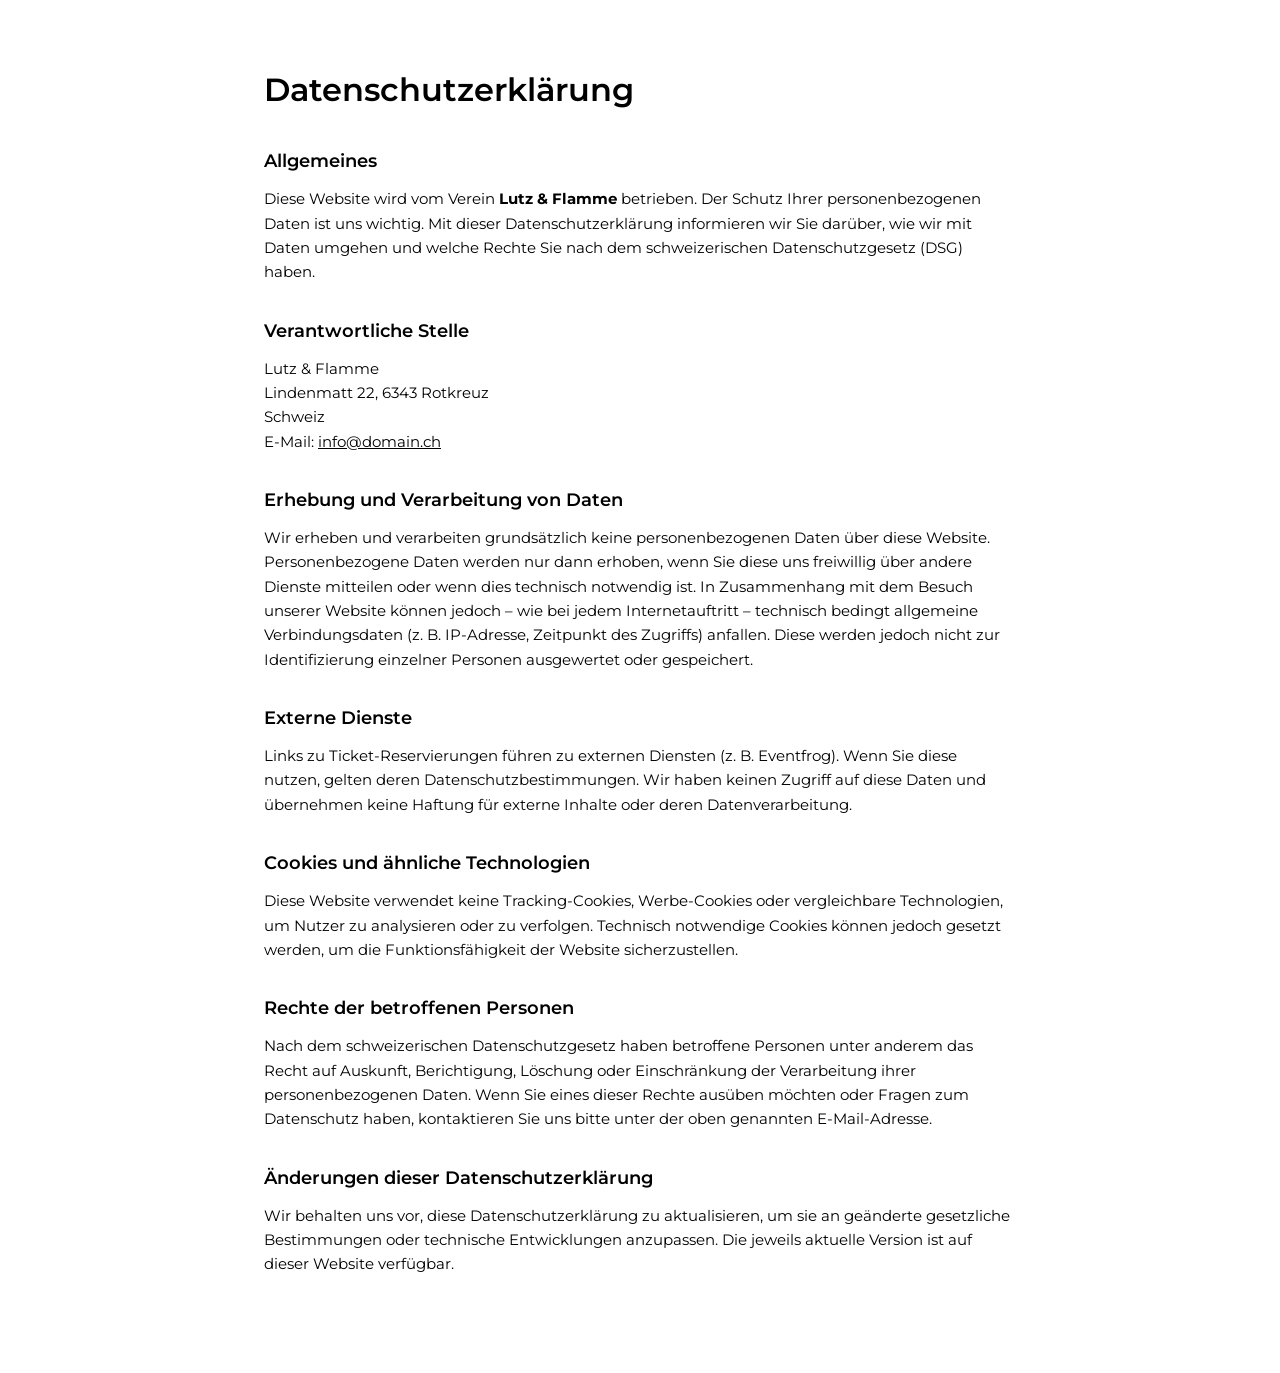
==== datenschutz.html @ 1e4d1de8 "Add files via upload" ====
<!DOCTYPE html>
<html lang="de">
<head>
  <meta charset="UTF-8" />
  <meta name="viewport" content="width=device-width, initial-scale=1" />
  <title>Impressum</title>

  <!-- Montserrat -->
  <link rel="preconnect" href="https://fonts.googleapis.com">
  <link rel="preconnect" href="https://fonts.gstatic.com" crossorigin>
  <link href="https://fonts.googleapis.com/css2?family=Montserrat:wght@300;400;600&display=swap" rel="stylesheet">

  <link rel="stylesheet" href="./css/legal.css">
</head>

<body>
  <main class="legal-container">

<h1>Datenschutzerklärung</h1>

<section>
  <h2>Allgemeines</h2>
  <p>
    Diese Website wird vom Verein <strong>Lutz & Flamme</strong> betrieben.
    Der Schutz Ihrer personenbezogenen Daten ist uns wichtig. Mit dieser
    Datenschutzerklärung informieren wir Sie darüber, wie wir mit Daten
    umgehen und welche Rechte Sie nach dem schweizerischen Datenschutzgesetz
    (DSG) haben.
  </p>
</section>

<section>
  <h2>Verantwortliche Stelle</h2>
  <p>
    Lutz & Flamme<br>
    Lindenmatt 22, 6343 Rotkreuz<br>
    Schweiz<br>
    E-Mail: <a href="mailto:info@domain.ch">info@domain.ch</a>
  </p>
</section>

<section>
  <h2>Erhebung und Verarbeitung von Daten</h2>
  <p>
    Wir erheben und verarbeiten grundsätzlich keine personenbezogenen Daten
    über diese Website. Personenbezogene Daten werden nur dann erhoben, wenn
    Sie diese uns freiwillig über andere Dienste mitteilen oder wenn dies
    technisch notwendig ist.  
    In Zusammenhang mit dem Besuch unserer Website können jedoch – wie bei
    jedem Internetauftritt – technisch bedingt allgemeine Verbindungsdaten
    (z. B. IP-Adresse, Zeitpunkt des Zugriffs) anfallen. Diese werden jedoch
    nicht zur Identifizierung einzelner Personen ausgewertet oder gespeichert.
  </p>
</section>

<section>
  <h2>Externe Dienste</h2>
  <p>
    Links zu Ticket-Reservierungen führen zu externen Diensten (z. B.
    Eventfrog). Wenn Sie diese nutzen, gelten deren Datenschutzbestimmungen.
    Wir haben keinen Zugriff auf diese Daten und übernehmen keine Haftung
    für externe Inhalte oder deren Datenverarbeitung.
  </p>
</section>

<section>
  <h2>Cookies und ähnliche Technologien</h2>
  <p>
    Diese Website verwendet keine Tracking-Cookies, Werbe-Cookies oder
    vergleichbare Technologien, um Nutzer zu analysieren oder zu verfolgen.
    Technisch notwendige Cookies können jedoch gesetzt werden, um die
    Funktionsfähigkeit der Website sicherzustellen.
  </p>
</section>

<section>
  <h2>Rechte der betroffenen Personen</h2>
  <p>
    Nach dem schweizerischen Datenschutzgesetz haben betroffene Personen
    unter anderem das Recht auf Auskunft, Berichtigung, Löschung oder
    Einschränkung der Verarbeitung ihrer personenbezogenen Daten.  
    Wenn Sie eines dieser Rechte ausüben möchten oder Fragen zum
    Datenschutz haben, kontaktieren Sie uns bitte unter der oben genannten
    E-Mail-Adresse.
  </p>
</section>

<section>
  <h2>Änderungen dieser Datenschutzerklärung</h2>
  <p>
    Wir behalten uns vor, diese Datenschutzerklärung zu aktualisieren, um
    sie an geänderte gesetzliche Bestimmungen oder technische Entwicklungen
    anzupassen. Die jeweils aktuelle Version ist auf dieser Website
    verfügbar.
  </p>
</section>

  </main>
</body>
</html>
---- css/legal.css ----
/* Reset light */
* {
  box-sizing: border-box;
  margin: 0;
  padding: 0;
}

body {
  font-family: "Montserrat", sans-serif;
  background: #ffffff;
  color: #000000;
  line-height: 1.6;
}

/* Container */
.legal-container {
  max-width: 800px;
  padding: 4rem 1.5rem;
  margin: 0 auto;
}

/* Headings */
h1 {
  font-size: 2rem;
  font-weight: 600;
  margin-bottom: 2rem;
}

h2 {
  font-size: 1.1rem;
  font-weight: 600;
  margin-bottom: 0.75rem;
}

/* Text */
p {
  font-size: 0.95rem;
  font-weight: 400;
  margin-bottom: 2rem;
}

/* Links */
a {
  color: #000;
  text-decoration: underline;
}

a:hover {
  opacity: 0.7;
}

/* Mobile tweaks */
@media (max-width: 600px) {
  .legal-container {
    padding: 3rem 1.25rem;
  }

  h1 {
    font-size: 1.6rem;
  }
}
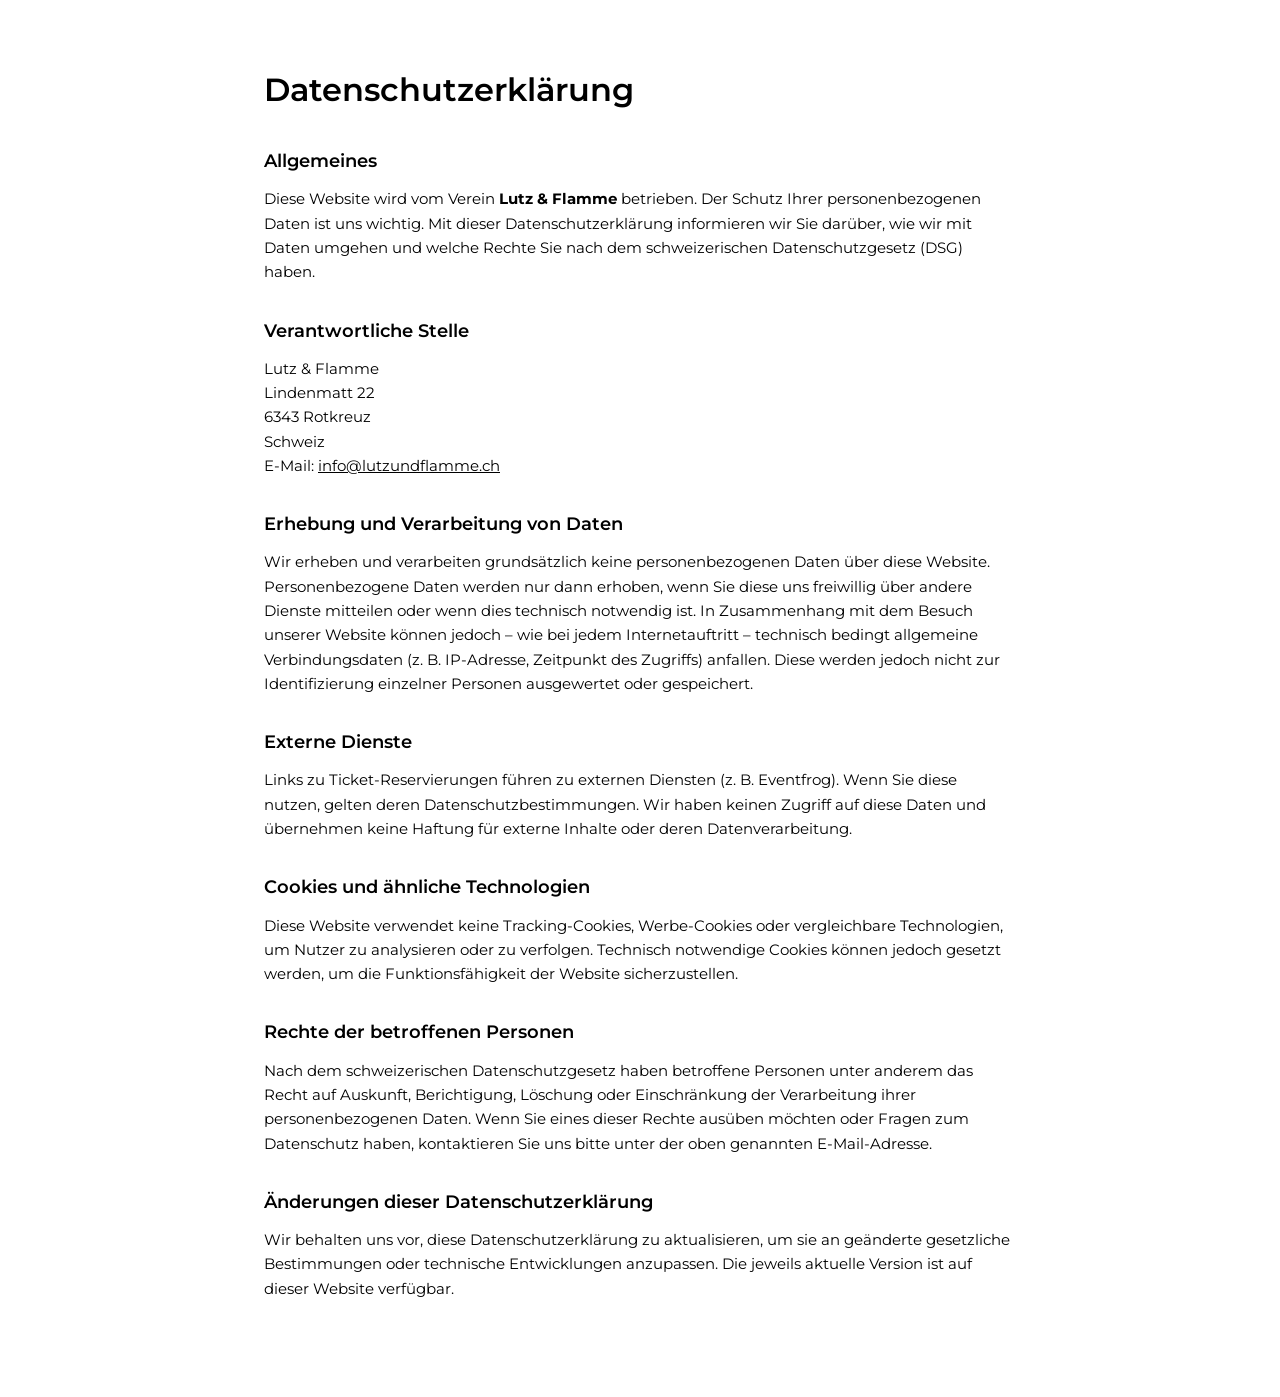
==== commit c49869cc: "mail info@lutzundflamme" ====
--- a/datenschutz.html
+++ b/datenschutz.html
@@ -33,9 +33,9 @@
   <h2>Verantwortliche Stelle</h2>
   <p>
     Lutz & Flamme<br>
-    Lindenmatt 22, 6343 Rotkreuz<br>
+    Lindenmatt 22<br>6343 Rotkreuz<br>
     Schweiz<br>
-    E-Mail: <a href="mailto:info@domain.ch">info@domain.ch</a>
+    E-Mail: <a href="mailto:info@lutzundflamme.ch">info@lutzundflamme.ch</a>
   </p>
 </section>
 
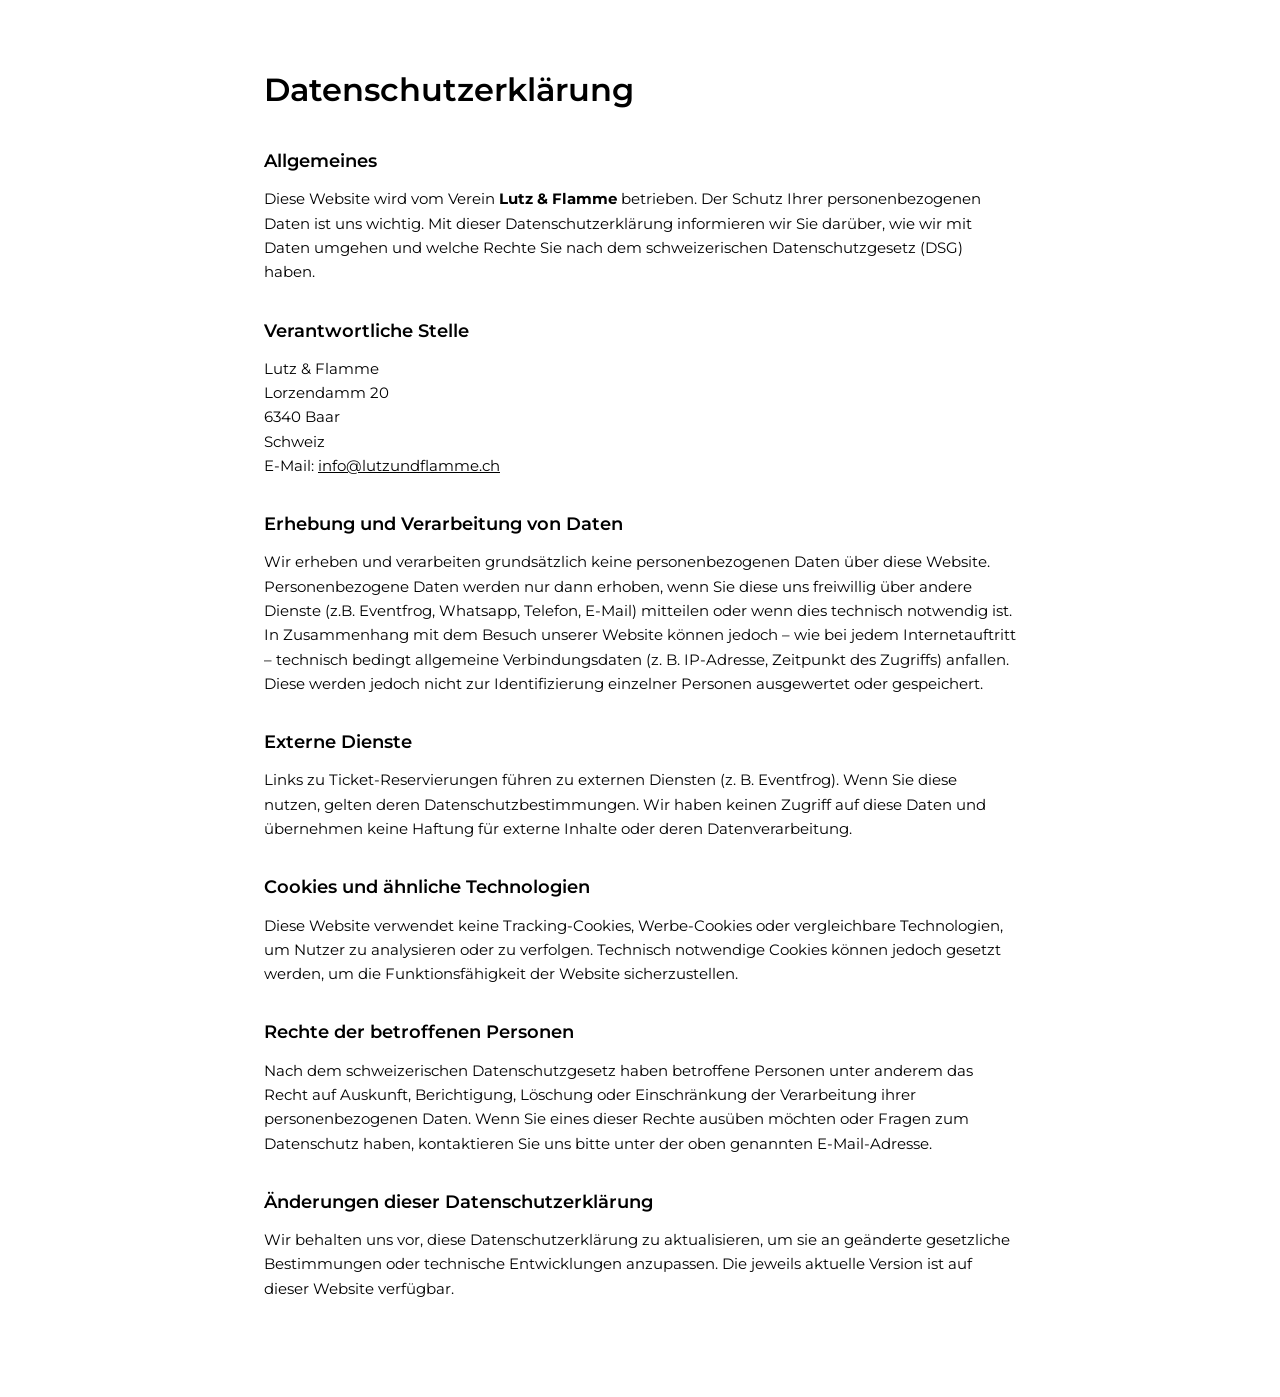
==== commit f66d0a92: "update" ====
--- a/datenschutz.html
+++ b/datenschutz.html
@@ -33,7 +33,7 @@
   <h2>Verantwortliche Stelle</h2>
   <p>
     Lutz & Flamme<br>
-    Lindenmatt 22<br>6343 Rotkreuz<br>
+    Lorzendamm 20<br>6340 Baar<br>
     Schweiz<br>
     E-Mail: <a href="mailto:info@lutzundflamme.ch">info@lutzundflamme.ch</a>
   </p>
@@ -44,7 +44,7 @@
   <p>
     Wir erheben und verarbeiten grundsätzlich keine personenbezogenen Daten
     über diese Website. Personenbezogene Daten werden nur dann erhoben, wenn
-    Sie diese uns freiwillig über andere Dienste mitteilen oder wenn dies
+    Sie diese uns freiwillig über andere Dienste (z.B. Eventfrog, Whatsapp, Telefon, E-Mail) mitteilen oder wenn dies
     technisch notwendig ist.  
     In Zusammenhang mit dem Besuch unserer Website können jedoch – wie bei
     jedem Internetauftritt – technisch bedingt allgemeine Verbindungsdaten
